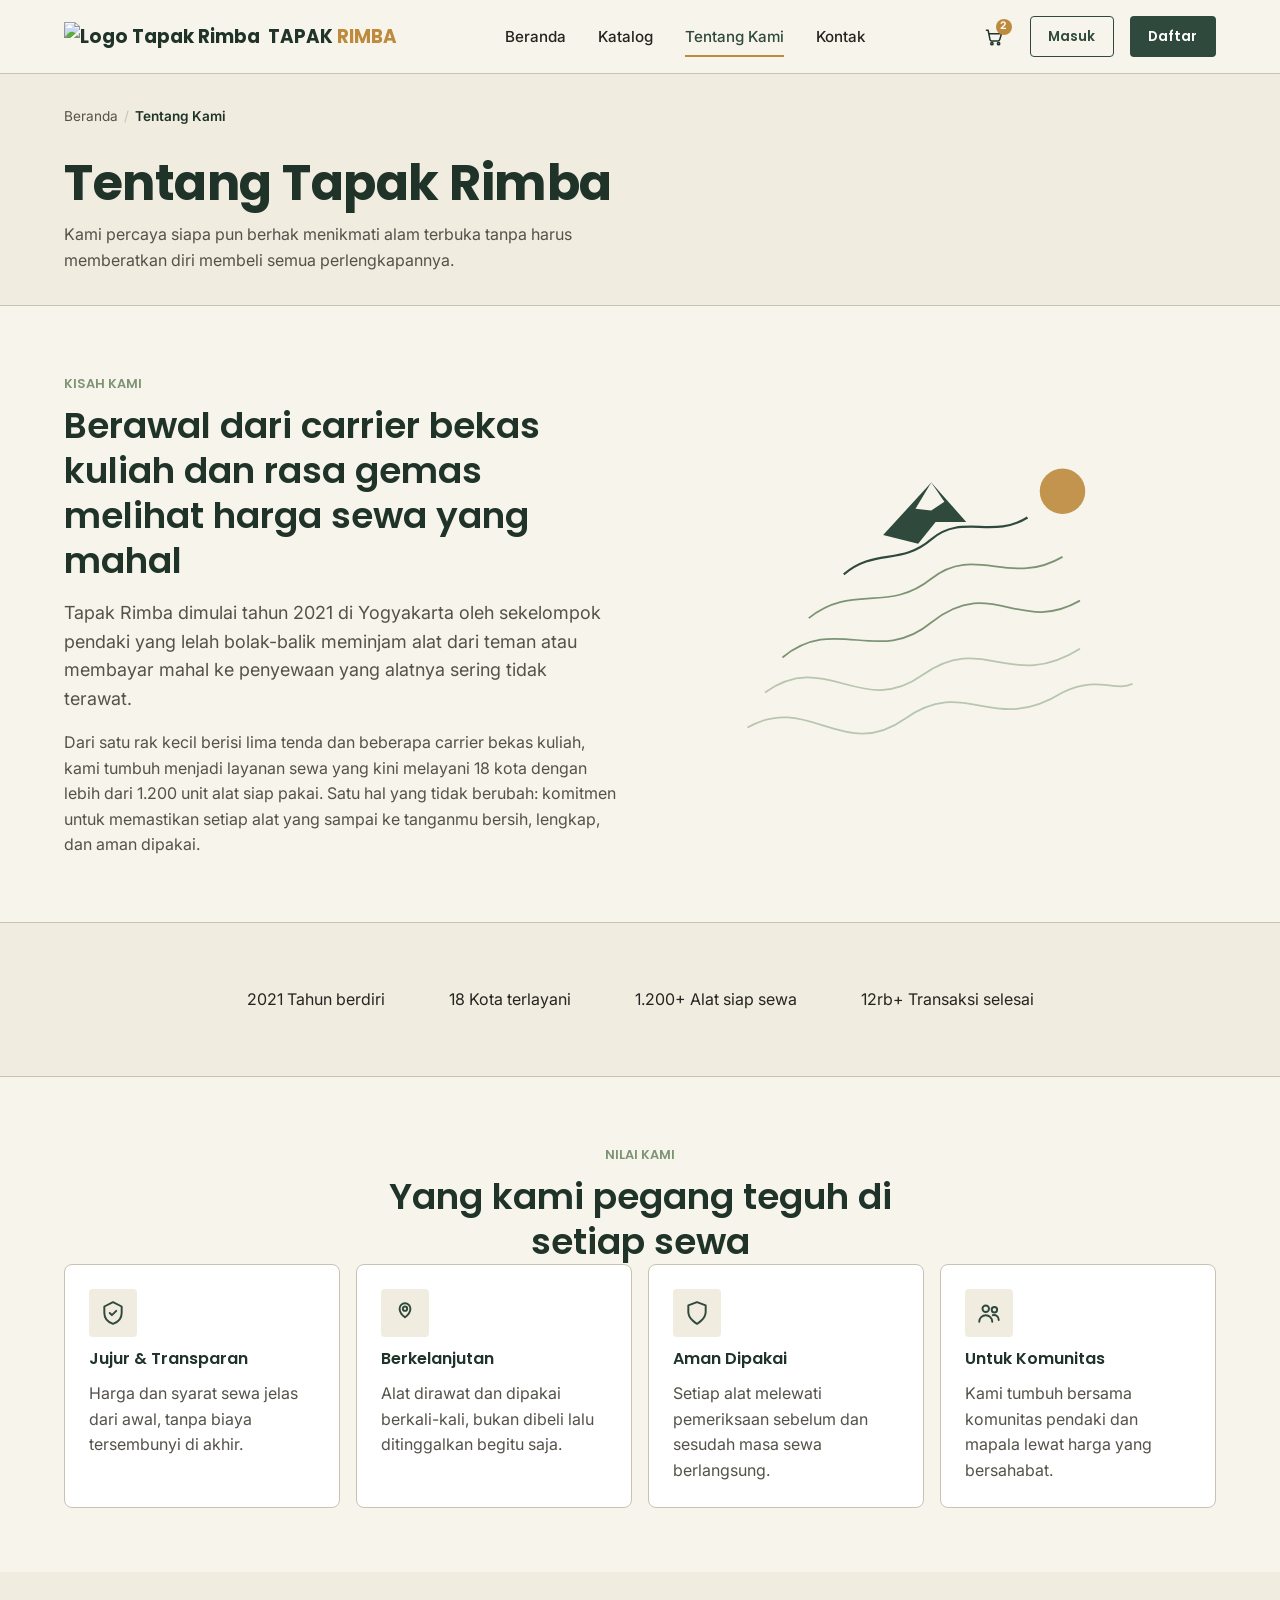
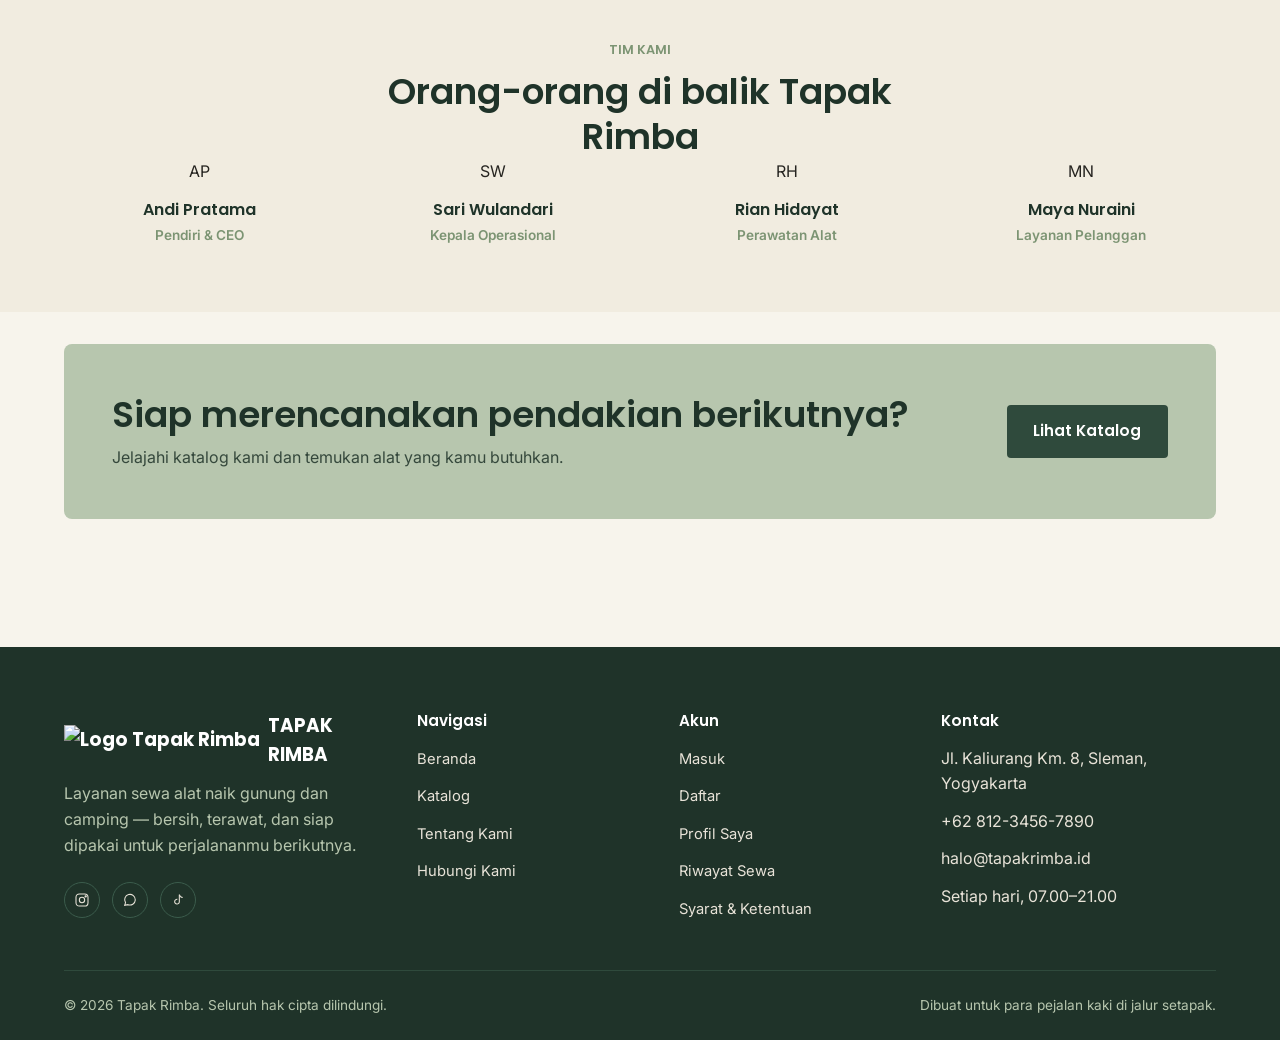
==== about.html @ 62992c44 "Add files via upload" ====
<!DOCTYPE html>
<html lang="id">
<head>
<meta charset="UTF-8">
<meta name="viewport" content="width=device-width, initial-scale=1.0">
<title>Tentang Kami — Tapak Rimba</title>
<meta name="description" content="Kenali Tapak Rimba, penyedia sewa alat naik gunung dan camping yang bersih, terawat, dan mudah diakses.">

<link rel="preconnect" href="https://fonts.googleapis.com">
<link rel="preconnect" href="https://fonts.gstatic.com" crossorigin>
<link href="https://fonts.googleapis.com/css2?family=Inter:wght@400;500;600;700&family=Poppins:wght@600;700&display=swap" rel="stylesheet">

<link rel="stylesheet" href="style.css">
</head>
<body>

<!-- ================= NAVBAR ================= -->
<header class="navbar">
  <div class="container nav-inner">
    <a href="index.html" class="brand">
      <img class="brand-mark" src="assets/logo.png" alt="Logo Tapak Rimba">
      <span class="brand-name">TAPAK <span>RIMBA</span></span>
    </a>

    <nav class="nav-links">
      <a href="index.html">Beranda</a>
      <a href="katalog.html">Katalog</a>
      <a href="about.html" class="active">Tentang Kami</a>
      <a href="contact.html">Kontak</a>
    </nav>

    <div class="nav-actions">
      <a href="keranjang.html" class="icon-btn" aria-label="Keranjang">
        <svg viewBox="0 0 24 24" fill="none" stroke-width="1.8" stroke-linecap="round" stroke-linejoin="round"><path d="M3 4h2l2.2 11.2a2 2 0 0 0 2 1.6h7.6a2 2 0 0 0 2-1.6L21 8H6"/><circle cx="9.5" cy="20" r="1.4"/><circle cx="17.5" cy="20" r="1.4"/></svg>
        <span class="cart-count">2</span>
      </a>
      <a href="login.html" class="btn btn-outline btn-sm">Masuk</a>
      <a href="register.html" class="btn btn-primary btn-sm">Daftar</a>

      <button class="nav-toggle" aria-label="Buka menu" aria-expanded="false">
        <svg viewBox="0 0 24 24" fill="none" stroke-width="1.8" stroke-linecap="round"><path d="M3 6h18M3 12h18M3 18h18"/></svg>
      </button>
    </div>
  </div>
</header>

<!-- ================= PAGE HEADER ================= -->
<section class="page-header">
  <div class="container">
    <div class="breadcrumb">
      <a href="index.html">Beranda</a>
      <span class="sep">/</span>
      <span class="current">Tentang Kami</span>
    </div>
    <h1>Tentang Tapak Rimba</h1>
    <p>Kami percaya siapa pun berhak menikmati alam terbuka tanpa harus memberatkan diri membeli semua perlengkapannya.</p>
  </div>
</section>

<!-- ================= KISAH KAMI ================= -->
<section class="section">
  <div class="container about-story">
    <div>
      <span class="section-eyebrow">KISAH KAMI</span>
      <h2>Berawal dari carrier bekas kuliah dan rasa gemas melihat harga sewa yang mahal</h2>
      <p class="lead mt-4">Tapak Rimba dimulai tahun 2021 di Yogyakarta oleh sekelompok pendaki yang lelah bolak-balik meminjam alat dari teman atau membayar mahal ke penyewaan yang alatnya sering tidak terawat.</p>
      <p class="mt-4">Dari satu rak kecil berisi lima tenda dan beberapa carrier bekas kuliah, kami tumbuh menjadi layanan sewa yang kini melayani 18 kota dengan lebih dari 1.200 unit alat siap pakai. Satu hal yang tidak berubah: komitmen untuk memastikan setiap alat yang sampai ke tanganmu bersih, lengkap, dan aman dipakai.</p>
    </div>
    <div>
      <svg class="topo-art" viewBox="0 0 480 420" fill="none" xmlns="http://www.w3.org/2000/svg">
        <path d="M20 340 C 90 300, 130 380, 200 330 C 270 280, 300 350, 380 300 C 420 280, 440 300, 460 290" stroke="#B7C6AE" stroke-width="2"/>
        <path d="M40 300 C 110 250, 150 330, 220 280 C 290 230, 320 300, 400 250" stroke="#B7C6AE" stroke-width="2"/>
        <path d="M60 260 C 120 210, 170 270, 230 220 C 300 165, 330 235, 400 195" stroke="#7C9473" stroke-width="2"/>
        <path d="M90 215 C 140 175, 180 210, 230 170 C 280 130, 320 180, 380 145" stroke="#7C9473" stroke-width="2"/>
        <path d="M130 165 C 165 135, 195 155, 230 125 C 265 95, 300 125, 340 100" stroke="#2F4A3C" stroke-width="2.5"/>
        <path d="M175 120 L230 60 L270 105 L235 105 L215 130 Z" fill="#2F4A3C"/>
        <path d="M212 90 L230 60 L245 82 L230 92 Z" fill="#F7F4EC"/>
        <circle cx="380" cy="70" r="26" fill="#BE8A3D" opacity="0.9"/>
      </svg>
    </div>
  </div>
</section>

<!-- ================= STATISTIK ================= -->
<section class="section-tight" style="background:var(--cream-100); border-block:1px solid var(--stone-400);">
  <div class="container stats-row">
    <div>
      <span class="stat-num">2021</span>
      <span class="stat-label">Tahun berdiri</span>
    </div>
    <div>
      <span class="stat-num">18</span>
      <span class="stat-label">Kota terlayani</span>
    </div>
    <div>
      <span class="stat-num">1.200+</span>
      <span class="stat-label">Alat siap sewa</span>
    </div>
    <div>
      <span class="stat-num">12rb+</span>
      <span class="stat-label">Transaksi selesai</span>
    </div>
  </div>
</section>

<!-- ================= NILAI-NILAI ================= -->
<section class="section">
  <div class="container">
    <div class="text-center" style="max-width:600px; margin-inline:auto;">
      <span class="section-eyebrow">NILAI KAMI</span>
      <h2>Yang kami pegang teguh di setiap sewa</h2>
    </div>

    <div class="categories-grid mt-7" style="grid-template-columns:repeat(4,1fr);">
      <div class="category-card">
        <div class="category-icon">
          <svg viewBox="0 0 24 24" fill="none" stroke-width="1.8" stroke-linecap="round" stroke-linejoin="round"><path d="M12 2l8 4v6c0 5-3.5 8.5-8 10-4.5-1.5-8-5-8-10V6z"/><path d="M9 12l2 2 4-4"/></svg>
        </div>
        <h4>Jujur &amp; Transparan</h4>
        <p>Harga dan syarat sewa jelas dari awal, tanpa biaya tersembunyi di akhir.</p>
      </div>
      <div class="category-card">
        <div class="category-icon">
          <svg viewBox="0 0 24 24" fill="none" stroke-width="1.8" stroke-linecap="round" stroke-linejoin="round"><path d="M17 8c0 4-5 8-5 8s-5-4-5-8a5 5 0 0 1 10 0z"/><circle cx="12" cy="8" r="2"/></svg>
        </div>
        <h4>Berkelanjutan</h4>
        <p>Alat dirawat dan dipakai berkali-kali, bukan dibeli lalu ditinggalkan begitu saja.</p>
      </div>
      <div class="category-card">
        <div class="category-icon">
          <svg viewBox="0 0 24 24" fill="none" stroke-width="1.8" stroke-linecap="round" stroke-linejoin="round"><path d="M12 22s8-4.5 8-11V5l-8-3-8 3v6c0 6.5 8 11 8 11z"/></svg>
        </div>
        <h4>Aman Dipakai</h4>
        <p>Setiap alat melewati pemeriksaan sebelum dan sesudah masa sewa berlangsung.</p>
      </div>
      <div class="category-card">
        <div class="category-icon">
          <svg viewBox="0 0 24 24" fill="none" stroke-width="1.8" stroke-linecap="round" stroke-linejoin="round"><circle cx="9" cy="8" r="3"/><path d="M3 20c0-3.3 2.7-6 6-6s6 2.7 6 6"/><circle cx="17" cy="9" r="2.5"/><path d="M15.5 14a4.5 4.5 0 0 1 5.5 4.4"/></svg>
        </div>
        <h4>Untuk Komunitas</h4>
        <p>Kami tumbuh bersama komunitas pendaki dan mapala lewat harga yang bersahabat.</p>
      </div>
    </div>
  </div>
</section>

<!-- ================= TIM KAMI ================= -->
<section class="section" style="background:var(--cream-100);">
  <div class="container">
    <div class="text-center" style="max-width:600px; margin-inline:auto;">
      <span class="section-eyebrow">TIM KAMI</span>
      <h2>Orang-orang di balik Tapak Rimba</h2>
    </div>

    <div class="team-grid mt-7">
      <div class="team-card">
        <div class="avatar-lg">AP</div>
        <h4>Andi Pratama</h4>
        <span>Pendiri &amp; CEO</span>
      </div>
      <div class="team-card">
        <div class="avatar-lg">SW</div>
        <h4>Sari Wulandari</h4>
        <span>Kepala Operasional</span>
      </div>
      <div class="team-card">
        <div class="avatar-lg">RH</div>
        <h4>Rian Hidayat</h4>
        <span>Perawatan Alat</span>
      </div>
      <div class="team-card">
        <div class="avatar-lg">MN</div>
        <h4>Maya Nuraini</h4>
        <span>Layanan Pelanggan</span>
      </div>
    </div>
  </div>
</section>

<!-- ================= CTA ================= -->
<section class="container section-tight">
  <div class="cta-banner">
    <div>
      <h2>Siap merencanakan pendakian berikutnya?</h2>
      <p>Jelajahi katalog kami dan temukan alat yang kamu butuhkan.</p>
    </div>
    <a href="katalog.html" class="btn btn-primary">Lihat Katalog</a>
  </div>
</section>

<!-- ================= FOOTER ================= -->
<footer class="site-footer">
  <div class="container">
    <div class="footer-grid">
      <div class="footer-brand">
        <a href="index.html" class="brand">
          <img class="brand-mark" src="assets/logo.png" alt="Logo Tapak Rimba">
          <span class="brand-name">TAPAK RIMBA</span>
        </a>
        <p>Layanan sewa alat naik gunung dan camping — bersih, terawat, dan siap dipakai untuk perjalananmu berikutnya.</p>
        <div class="footer-social">
          <a href="#" aria-label="Instagram"><svg viewBox="0 0 24 24" fill="none" stroke-width="1.6"><rect x="3" y="3" width="18" height="18" rx="5"/><circle cx="12" cy="12" r="4"/><circle cx="17.5" cy="6.5" r="1"/></svg></a>
          <a href="#" aria-label="WhatsApp"><svg viewBox="0 0 24 24" fill="none" stroke-width="1.6"><path d="M4 20l1.3-4A8 8 0 1 1 9 19l-5 1z"/></svg></a>
          <a href="#" aria-label="TikTok"><svg viewBox="0 0 24 24" fill="none" stroke-width="1.6"><path d="M14 4v10.5a3.5 3.5 0 1 1-3-3.46"/><path d="M14 4c.5 2.5 2 4 5 4.3"/></svg></a>
        </div>
      </div>

      <div class="footer-col">
        <h4>Navigasi</h4>
        <ul>
          <li><a href="index.html">Beranda</a></li>
          <li><a href="katalog.html">Katalog</a></li>
          <li><a href="about.html">Tentang Kami</a></li>
          <li><a href="contact.html">Hubungi Kami</a></li>
        </ul>
      </div>

      <div class="footer-col">
        <h4>Akun</h4>
        <ul>
          <li><a href="login.html">Masuk</a></li>
          <li><a href="register.html">Daftar</a></li>
          <li><a href="dashboard.html">Profil Saya</a></li>
          <li><a href="riwayat.html">Riwayat Sewa</a></li>
          <li><a href="syarat.html">Syarat &amp; Ketentuan</a></li>
        </ul>
      </div>

      <div class="footer-col">
        <h4>Kontak</h4>
        <ul>
          <li>Jl. Kaliurang Km. 8, Sleman, Yogyakarta</li>
          <li>+62 812-3456-7890</li>
          <li>halo@tapakrimba.id</li>
          <li>Setiap hari, 07.00–21.00</li>
        </ul>
      </div>
    </div>

    <div class="footer-bottom">
      <span>© <span id="current-year">2026</span> Tapak Rimba. Seluruh hak cipta dilindungi.</span>
      <span>Dibuat untuk para pejalan kaki di jalur setapak.</span>
    </div>
  </div>
</footer>

<script src="main.js"></script>
</body>
</html>
---- style.css ----
/* =========================================================
   TAPAK RIMBA — Sewa Alat Outdoor
   Main Stylesheet (dipakai di seluruh 12 halaman)
   Font: Poppins (heading) + Inter (body) — dimuat via <link> di tiap HTML
   ========================================================= */

/* -------------------- 1. RESET -------------------- */
*, *::before, *::after { box-sizing: border-box; }
html, body, h1, h2, h3, h4, p, ul, ol, li, figure, blockquote { margin: 0; padding: 0; }
ul, ol { list-style: none; }
a { text-decoration: none; color: inherit; }
img, svg { max-width: 100%; display: block; }
button, input, select, textarea { font: inherit; color: inherit; }
button { cursor: pointer; background: none; border: none; }
table { border-collapse: collapse; width: 100%; }

/* -------------------- 2. DESIGN TOKENS -------------------- */
:root {
  /* Warna — earth tones */
  --pine-900: #1F3329;
  --pine-700: #2F4A3C;
  --pine-600: #3B5C4C;
  --sage-500: #7C9473;
  --sage-300: #B7C6AE;
  --cream-50: #F7F4EC;
  --cream-100: #F1ECE0;
  --stone-200: #E8E3D8;
  --stone-400: #C9C2B2;
  --stone-600: #8C8677;
  --ink-900: #262420;
  --ink-600: #55524A;
  --ochre-500: #BE8A3D;
  --ochre-600: #A5752E;
  --white: #FFFFFF;
  --danger: #B23A2E;
  --success: #3E7A4C;
  --warning: #C99A2E;

  /* Tipografi */
  --font-heading: 'Poppins', sans-serif;
  --font-body: 'Inter', sans-serif;

  /* Spasi */
  --space-1: 4px;
  --space-2: 8px;
  --space-3: 12px;
  --space-4: 16px;
  --space-5: 24px;
  --space-6: 32px;
  --space-7: 48px;
  --space-8: 64px;
  --space-9: 96px;

  /* Layout */
  --container-max: 1200px;
  --radius-sm: 4px;
  --radius-md: 8px;
  --shadow-soft: 0 4px 16px rgba(31, 51, 41, 0.08);
  --border-hairline: 1px solid var(--stone-400);
}

/* -------------------- 3. BASE TYPOGRAFI -------------------- */
html { scroll-behavior: smooth; }

body {
  font-family: var(--font-body);
  background: var(--cream-50);
  color: var(--ink-900);
  font-size: 16px;
  line-height: 1.6;
  -webkit-font-smoothing: antialiased;
}

h1, h2, h3, h4 {
  font-family: var(--font-heading);
  color: var(--pine-900);
  line-height: 1.25;
  font-weight: 600;
}

h1 { font-size: clamp(2rem, 1.5rem + 2vw, 3.25rem); font-weight: 700; letter-spacing: -0.01em; }
h2 { font-size: clamp(1.6rem, 1.3rem + 1.2vw, 2.25rem); }
h3 { font-size: 1.25rem; }
h4 { font-size: 1.05rem; }

p { color: var(--ink-600); max-width: 65ch; }
p.lead { font-size: 1.125rem; color: var(--ink-600); }

.section-eyebrow {
  display: inline-block;
  font-family: var(--font-heading);
  font-size: 0.8rem;
  font-weight: 600;
  color: var(--sage-500);
  margin-bottom: var(--space-2);
}

a.link-inline {
  color: var(--pine-700);
  font-weight: 600;
  border-bottom: 1px solid var(--sage-300);
}
a.link-inline:hover { border-color: var(--pine-700); }

:focus-visible {
  outline: 2px solid var(--ochre-500);
  outline-offset: 2px;
}

::selection { background: var(--sage-300); color: var(--pine-900); }

/* -------------------- 4. LAYOUT HELPERS -------------------- */
.container {
  width: 100%;
  max-width: var(--container-max);
  margin-inline: auto;
  padding-inline: var(--space-5);
}

.section { padding-block: var(--space-8); }
.section-tight { padding-block: var(--space-6); }

.flex { display: flex; }
.flex-center { display: flex; align-items: center; justify-content: center; }
.flex-between { display: flex; align-items: center; justify-content: space-between; }
.flex-col { display: flex; flex-direction: column; }
.gap-2 { gap: var(--space-2); }
.gap-3 { gap: var(--space-3); }
.gap-4 { gap: var(--space-4); }
.gap-5 { gap: var(--space-5); }

.grid { display: grid; gap: var(--space-5); }
.grid-2 { grid-template-columns: repeat(2, 1fr); }
.grid-3 { grid-template-columns: repeat(3, 1fr); }
.grid-4 { grid-template-columns: repeat(4, 1fr); }

.text-center { text-align: center; }
.mt-2{margin-top:var(--space-2);} .mt-3{margin-top:var(--space-3);} .mt-4{margin-top:var(--space-4);}
.mt-5{margin-top:var(--space-5);} .mt-6{margin-top:var(--space-6);}
.mb-2{margin-bottom:var(--space-2);} .mb-3{margin-bottom:var(--space-3);} .mb-4{margin-bottom:var(--space-4);}
.mb-5{margin-bottom:var(--space-5);} .mb-6{margin-bottom:var(--space-6);}

.visually-hidden {
  position: absolute; width: 1px; height: 1px; overflow: hidden;
  clip: rect(0 0 0 0); white-space: nowrap;
}

.section-header {
  display: flex;
  align-items: flex-end;
  justify-content: space-between;
  gap: var(--space-5);
  margin-bottom: var(--space-6);
}

/* -------------------- 5. TOMBOL -------------------- */
.btn {
  display: inline-flex;
  align-items: center;
  justify-content: center;
  gap: var(--space-2);
  font-family: var(--font-heading);
  font-weight: 600;
  font-size: 0.95rem;
  padding: 0.85rem 1.6rem;
  border-radius: var(--radius-sm);
  border: 1px solid transparent;
  transition: background 0.15s ease, color 0.15s ease, border-color 0.15s ease, transform 0.1s ease;
  white-space: nowrap;
}
.btn:active { transform: translateY(1px); }

.btn-primary { background: var(--pine-700); color: var(--white); }
.btn-primary:hover { background: var(--pine-900); }

.btn-accent { background: var(--ochre-500); color: var(--white); }
.btn-accent:hover { background: var(--ochre-600); }

.btn-outline { background: transparent; border-color: var(--pine-700); color: var(--pine-700); }
.btn-outline:hover { background: var(--pine-700); color: var(--white); }

.btn-ghost { background: transparent; color: var(--pine-900); }
.btn-ghost:hover { background: var(--stone-200); }

.btn-sm { padding: 0.55rem 1.1rem; font-size: 0.85rem; }
.btn-block { width: 100%; }
.btn[disabled] { opacity: 0.5; cursor: not-allowed; }

/* -------------------- 6. NAVBAR -------------------- */
.navbar {
  position: sticky;
  top: 0;
  z-index: 100;
  background: var(--cream-50);
  border-bottom: 1px solid var(--stone-400);
}

.nav-inner {
  display: flex;
  align-items: center;
  justify-content: space-between;
  padding-block: var(--space-4);
  gap: var(--space-5);
}

.brand {
  display: flex;
  align-items: center;
  gap: var(--space-2);
  font-family: var(--font-heading);
  font-weight: 700;
  font-size: 1.15rem;
  color: var(--pine-900);
}
.brand-mark { height: 30px; width: auto; flex-shrink: 0; display: block; }
.brand-name span { color: var(--ochre-500); }

.nav-links {
  display: flex;
  align-items: center;
  gap: var(--space-6);
  font-weight: 500;
  font-size: 0.95rem;
}
.nav-links a { position: relative; padding-block: 4px; color: var(--ink-900); }
.nav-links a:hover, .nav-links a.active { color: var(--pine-700); }
.nav-links a.active::after {
  content: "";
  position: absolute; left: 0; right: 0; bottom: -4px;
  height: 2px; background: var(--ochre-500);
}

.nav-actions { display: flex; align-items: center; gap: var(--space-4); }

.icon-btn {
  position: relative;
  display: inline-flex;
  align-items: center;
  justify-content: center;
  width: 40px; height: 40px;
  border-radius: var(--radius-sm);
}
.icon-btn:hover { background: var(--stone-200); }
.icon-btn svg { width: 20px; height: 20px; stroke: var(--pine-900); }

.cart-count {
  position: absolute; top: 2px; right: 2px;
  background: var(--ochre-500); color: var(--white);
  font-size: 0.65rem; font-weight: 700;
  width: 16px; height: 16px; border-radius: 50%;
  display: flex; align-items: center; justify-content: center;
}

.user-chip {
  display: flex;
  align-items: center;
  gap: var(--space-2);
  padding: 6px 10px 6px 6px;
  border-radius: 999px;
  border: 1px solid var(--stone-400);
}
.user-chip:hover { border-color: var(--pine-700); }
.user-chip .avatar {
  width: 28px; height: 28px; border-radius: 50%;
  background: var(--sage-300);
  color: var(--pine-900);
  font-family: var(--font-heading); font-weight: 700; font-size: 0.75rem;
  display: flex; align-items: center; justify-content: center;
}
.user-chip span { font-size: 0.88rem; font-weight: 600; color: var(--pine-900); }

.nav-toggle { display: none; }

/* -------------------- 7. FOOTER -------------------- */
.site-footer {
  background: var(--pine-900);
  color: var(--stone-200);
  padding-block: var(--space-8) var(--space-5);
  margin-top: var(--space-9);
}

.footer-grid {
  display: grid;
  grid-template-columns: 1.4fr 1fr 1fr 1.2fr;
  gap: var(--space-6);
  padding-bottom: var(--space-7);
}

.footer-brand .brand { color: var(--white); }
.footer-brand p { color: var(--sage-300); margin-top: var(--space-3); max-width: 32ch; }

.footer-col h4 { color: var(--white); font-size: 0.95rem; margin-bottom: var(--space-4); }
.footer-col ul { display: flex; flex-direction: column; gap: var(--space-3); }
.footer-col a { color: var(--stone-200); font-size: 0.92rem; }
.footer-col a:hover { color: var(--ochre-500); }

.footer-social { display: flex; gap: var(--space-3); margin-top: var(--space-5); }
.footer-social a {
  width: 36px; height: 36px; border-radius: 50%;
  border: 1px solid var(--pine-600);
  display: flex; align-items: center; justify-content: center;
}
.footer-social svg { width: 16px; height: 16px; stroke: var(--stone-200); }
.footer-social a:hover { background: var(--pine-700); }

.footer-bottom {
  border-top: 1px solid var(--pine-700);
  padding-top: var(--space-5);
  display: flex;
  justify-content: space-between;
  align-items: center;
  font-size: 0.85rem;
  color: var(--sage-300);
  flex-wrap: wrap;
  gap: var(--space-3);
}

/* -------------------- 8. KARTU (produk / kategori) -------------------- */
.card {
  background: var(--white);
  border: 1px solid var(--stone-400);
  border-radius: var(--radius-md);
  overflow: hidden;
  transition: border-color 0.15s ease, transform 0.15s ease;
}

.product-card { display: flex; flex-direction: column; }
.product-card:hover { border-color: var(--pine-700); transform: translateY(-3px); }

.product-thumb {
  aspect-ratio: 4 / 3;
  background: var(--cream-100);
  display: flex;
  align-items: center;
  justify-content: center;
  position: relative;
  border-bottom: 1px solid var(--stone-400);
}
.product-thumb svg { width: 46%; height: 46%; stroke: var(--pine-700); }

.product-tag {
  position: absolute;
  top: var(--space-3); left: var(--space-3);
  background: var(--pine-900);
  color: var(--white);
  font-size: 0.7rem;
  font-weight: 600;
  font-family: var(--font-heading);
  padding: 3px 10px;
  border-radius: 2px;
}
.product-tag.tag-baru { background: var(--ochre-500); }
.product-tag.tag-habis { background: var(--stone-600); }

.product-body { padding: var(--space-4); display: flex; flex-direction: column; gap: var(--space-2); flex: 1; }
.product-category { font-size: 0.78rem; color: var(--sage-500); font-weight: 600; }
.product-title { font-size: 1.02rem; font-weight: 600; color: var(--pine-900); font-family: var(--font-heading); }

.product-meta { display: flex; align-items: center; gap: 4px; font-size: 0.85rem; color: var(--ink-600); }
.product-meta svg { width: 14px; height: 14px; stroke: var(--ochre-500); }

.product-footer {
  display: flex;
  align-items: center;
  justify-content: space-between;
  margin-top: auto;
  padding-top: var(--space-3);
  border-top: 1px dashed var(--stone-400);
}
.product-price { font-family: var(--font-heading); font-weight: 700; color: var(--pine-900); }
.product-price small { font-family: var(--font-body); font-weight: 400; color: var(--ink-600); font-size: 0.75rem; }

.category-card {
  background: var(--white);
  border: 1px solid var(--stone-400);
  border-radius: var(--radius-md);
  padding: var(--space-5);
  display: flex;
  flex-direction: column;
  align-items: flex-start;
  gap: var(--space-3);
  transition: border-color 0.15s ease, transform 0.15s ease;
}
.category-card:hover { border-color: var(--sage-500); transform: translateY(-3px); }
.category-icon {
  width: 48px; height: 48px;
  border-radius: var(--radius-sm);
  background: var(--cream-100);
  display: flex; align-items: center; justify-content: center;
}
.category-icon svg { width: 26px; height: 26px; stroke: var(--pine-700); }
.category-card h4 { font-size: 1rem; }
.category-card span { font-size: 0.85rem; color: var(--ink-600); }

/* -------------------- 9. BADGE / STATUS -------------------- */
.badge {
  display: inline-flex;
  align-items: center;
  gap: 6px;
  font-size: 0.78rem;
  font-weight: 600;
  padding: 4px 12px;
  border-radius: 999px;
}
.badge::before { content: ""; width: 6px; height: 6px; border-radius: 50%; background: currentColor; }

.badge-aktif    { background: #E7F1E9; color: var(--success); }
.badge-pending  { background: #FBF1DD; color: var(--warning); }
.badge-selesai  { background: #E7ECE8; color: var(--ink-600); }
.badge-terlambat{ background: #F7E4E1; color: var(--danger); }

/* -------------------- 10. FORM -------------------- */
.form-group { margin-bottom: var(--space-4); }
.form-group label {
  display: block;
  font-size: 0.88rem;
  font-weight: 600;
  color: var(--pine-900);
  margin-bottom: var(--space-2);
}
.form-control {
  width: 100%;
  padding: 0.75rem 1rem;
  border: 1px solid var(--stone-400);
  border-radius: var(--radius-sm);
  background: var(--white);
  font-size: 0.95rem;
  transition: border-color 0.15s ease;
}
.form-control:focus { border-color: var(--pine-700); outline: none; }
.form-hint { font-size: 0.8rem; color: var(--stone-600); margin-top: 4px; }
.form-error { font-size: 0.8rem; color: var(--danger); margin-top: 4px; }

.form-check { display: flex; align-items: center; gap: var(--space-2); font-size: 0.9rem; }
.form-check input { width: 16px; height: 16px; accent-color: var(--pine-700); }

.auth-card {
  max-width: 440px;
  margin-inline: auto;
  background: var(--white);
  border: 1px solid var(--stone-400);
  border-radius: var(--radius-md);
  padding: var(--space-7) var(--space-6);
}

/* -------------------- 11. TABEL -------------------- */
.table-wrap { overflow-x: auto; border: 1px solid var(--stone-400); border-radius: var(--radius-md); }
.table th, .table td {
  text-align: left;
  padding: var(--space-3) var(--space-4);
  border-bottom: 1px solid var(--stone-200);
  font-size: 0.9rem;
  white-space: nowrap;
}
.table th { background: var(--cream-100); color: var(--pine-900); font-family: var(--font-heading); font-weight: 600; }
.table tr:last-child td { border-bottom: none; }

/* -------------------- 12. ALERT / BREADCRUMB -------------------- */
.alert { padding: var(--space-4); border-radius: var(--radius-sm); font-size: 0.9rem; border: 1px solid transparent; }
.alert-success { background: #E7F1E9; color: var(--success); border-color: #BFDCC5; }
.alert-error { background: #F7E4E1; color: var(--danger); border-color: #EABDB6; }
.alert-info { background: var(--cream-100); color: var(--ink-900); border-color: var(--stone-400); }

.breadcrumb { display: flex; align-items: center; gap: 6px; font-size: 0.85rem; color: var(--ink-600); margin-bottom: var(--space-5); }
.breadcrumb a { color: var(--ink-600); }
.breadcrumb a:hover { color: var(--pine-700); }
.breadcrumb .sep { color: var(--stone-400); }
.breadcrumb .current { color: var(--pine-900); font-weight: 600; }

/* -------------------- 13. HERO (Beranda) -------------------- */
.hero {
  position: relative;
  background: var(--cream-100);
  overflow: hidden;
  border-bottom: 1px solid var(--stone-400);
}
.hero-inner {
  display: grid;
  grid-template-columns: 1fr 1fr;
  align-items: center;
  gap: var(--space-7);
  padding-block: var(--space-9);
}
.hero-content .section-eyebrow { display: flex; align-items: center; gap: 8px; }
.hero-content p.lead { margin-block: var(--space-4) var(--space-6); }
.hero-actions { display: flex; gap: var(--space-4); flex-wrap: wrap; }

.hero-stats {
  display: flex;
  gap: var(--space-7);
  margin-top: var(--space-7);
  padding-top: var(--space-6);
  border-top: 1px solid var(--stone-400);
}
.hero-stats .stat-num {
  font-family: var(--font-heading);
  font-weight: 700;
  font-size: 1.6rem;
  color: var(--pine-900);
  display: block;
}
.hero-stats .stat-label { font-size: 0.82rem; color: var(--ink-600); }

.hero-visual { position: relative; display: flex; align-items: center; justify-content: center; }
.hero-visual .topo-art { width: 100%; height: auto; }

.hero-price-tag {
  position: absolute;
  bottom: 8%; left: 0;
  background: var(--white);
  border: 1px solid var(--stone-400);
  border-radius: var(--radius-md);
  box-shadow: var(--shadow-soft);
  padding: var(--space-3) var(--space-4);
  display: flex;
  align-items: center;
  gap: var(--space-3);
}
.hero-price-tag .dot { width: 40px; height: 40px; border-radius: 50%; background: var(--sage-300); display:flex; align-items:center; justify-content:center; }
.hero-price-tag .dot svg { width: 20px; height: 20px; stroke: var(--pine-900); }
.hero-price-tag strong { display: block; font-family: var(--font-heading); color: var(--pine-900); font-size: 1rem; }
.hero-price-tag span { font-size: 0.78rem; color: var(--ink-600); }

/* -------------------- 14. KATEGORI & PRODUK (Beranda) -------------------- */
.categories-grid { display: grid; grid-template-columns: repeat(5, 1fr); gap: var(--space-4); }
.products-grid { display: grid; grid-template-columns: repeat(4, 1fr); gap: var(--space-5); }

/* -------------------- 15. KENAPA PILIH KAMI -------------------- */
.why-section { background: var(--pine-900); color: var(--stone-200); }
.why-section h2 { color: var(--white); }
.why-section .section-eyebrow { color: var(--sage-300); }
.why-grid { display: grid; grid-template-columns: repeat(3, 1fr); gap: var(--space-6); margin-top: var(--space-7); }
.why-item { border-top: 2px solid var(--pine-600); padding-top: var(--space-4); }
.why-item .why-icon { width: 40px; height: 40px; margin-bottom: var(--space-4); }
.why-item .why-icon svg { width: 100%; height: 100%; stroke: var(--ochre-500); }
.why-item h3 { color: var(--white); font-size: 1.05rem; margin-bottom: var(--space-2); }
.why-item p { color: var(--sage-300); font-size: 0.92rem; }

/* -------------------- 16. TESTIMONI -------------------- */
.testimonial-grid { display: grid; grid-template-columns: repeat(3, 1fr); gap: var(--space-5); }
.testimonial-card {
  background: var(--white);
  border: 1px solid var(--stone-400);
  border-radius: var(--radius-md);
  padding: var(--space-5);
}
.testimonial-stars { color: var(--ochre-500); font-size: 0.9rem; margin-bottom: var(--space-3); letter-spacing: 2px; }
.testimonial-card p { font-size: 0.94rem; color: var(--ink-900); }
.testimonial-person { display: flex; align-items: center; gap: var(--space-3); margin-top: var(--space-4); }
.testimonial-avatar {
  width: 40px; height: 40px; border-radius: 50%;
  background: var(--sage-300);
  display: flex; align-items: center; justify-content: center;
  font-family: var(--font-heading); font-weight: 700; color: var(--pine-900);
}
.testimonial-person strong { display: block; font-size: 0.9rem; color: var(--pine-900); }
.testimonial-person span { font-size: 0.8rem; color: var(--ink-600); }

/* -------------------- 17. CTA BANNER -------------------- */
.cta-banner {
  background: var(--sage-300);
  border-radius: var(--radius-md);
  padding: var(--space-7);
  display: flex;
  align-items: center;
  justify-content: space-between;
  gap: var(--space-6);
  flex-wrap: wrap;
}
.cta-banner h2 { color: var(--pine-900); margin-bottom: var(--space-2); }
.cta-banner p { color: var(--pine-900); opacity: 0.85; }

/* -------------------- 18. PAGE HEADER (halaman dalam) -------------------- */
.page-header {
  background: var(--cream-100);
  border-bottom: 1px solid var(--stone-400);
  padding-block: var(--space-6);
}
.page-header h1 { margin-bottom: var(--space-2); }
.page-header p { max-width: 60ch; }

/* -------------------- 19. KATALOG: LAYOUT & FILTER -------------------- */
.catalog-layout {
  display: grid;
  grid-template-columns: 260px 1fr;
  gap: var(--space-6);
  align-items: start;
}

.filter-panel {
  background: var(--white);
  border: 1px solid var(--stone-400);
  border-radius: var(--radius-md);
  padding: var(--space-5);
  position: sticky;
  top: 92px;
}
.filter-panel .filter-title {
  display: flex;
  align-items: center;
  justify-content: space-between;
  margin-bottom: var(--space-4);
}
.filter-panel .filter-title h3 { font-size: 1rem; }
.filter-panel .filter-title button { font-size: 0.82rem; color: var(--sage-500); font-weight: 600; }

.filter-group { padding-block: var(--space-4); border-top: 1px solid var(--stone-200); }
.filter-group:first-of-type { border-top: none; padding-top: 0; }
.filter-group h4 { font-size: 0.88rem; margin-bottom: var(--space-3); }
.filter-group .form-check { margin-bottom: var(--space-2); }
.filter-group .form-check span { color: var(--ink-600); }
.filter-group .form-check small { color: var(--stone-600); }

.price-range { display: flex; align-items: center; gap: var(--space-2); }
.price-range input { width: 100%; }
.price-range span { color: var(--stone-600); font-size: 0.85rem; }

.search-bar {
  position: relative;
  display: flex;
  align-items: center;
}
.search-bar svg {
  position: absolute; left: 14px;
  width: 18px; height: 18px; stroke: var(--stone-600);
}
.search-bar input { padding-left: 42px; }

/* Toolbar hasil + sortir */
.catalog-toolbar {
  display: flex;
  align-items: center;
  justify-content: space-between;
  gap: var(--space-4);
  margin-bottom: var(--space-5);
  flex-wrap: wrap;
}
.catalog-toolbar .result-count { font-size: 0.92rem; color: var(--ink-600); }
.catalog-toolbar .result-count strong { color: var(--pine-900); }
.sort-control { display: flex; align-items: center; gap: var(--space-2); font-size: 0.88rem; }
.sort-control select { width: auto; padding: 0.6rem 2rem 0.6rem 0.9rem; }

.active-filters { display: flex; flex-wrap: wrap; gap: var(--space-2); margin-bottom: var(--space-5); }
.filter-chip {
  display: inline-flex; align-items: center; gap: 6px;
  background: var(--cream-100);
  border: 1px solid var(--stone-400);
  border-radius: 999px;
  padding: 4px 12px;
  font-size: 0.8rem;
  color: var(--pine-900);
}
.filter-chip button { color: var(--stone-600); font-weight: 700; }

.products-grid--catalog { grid-template-columns: repeat(3, 1fr); }

/* -------------------- 20. PAGINATION -------------------- */
.pagination {
  display: flex;
  align-items: center;
  justify-content: center;
  gap: var(--space-2);
  margin-top: var(--space-7);
}
.pagination a, .pagination span {
  min-width: 38px; height: 38px;
  display: flex; align-items: center; justify-content: center;
  border-radius: var(--radius-sm);
  border: 1px solid var(--stone-400);
  font-size: 0.88rem;
  font-weight: 600;
  color: var(--ink-900);
}
.pagination a:hover { border-color: var(--pine-700); color: var(--pine-700); }
.pagination .current { background: var(--pine-700); border-color: var(--pine-700); color: var(--white); }
.pagination .dots { border: none; }

/* -------------------- 21. EMPTY STATE -------------------- */
.empty-state {
  text-align: center;
  padding: var(--space-8) var(--space-5);
  border: 1px dashed var(--stone-400);
  border-radius: var(--radius-md);
  background: var(--white);
}
.empty-state svg { width: 56px; height: 56px; stroke: var(--stone-400); margin-inline: auto; margin-bottom: var(--space-4); }
.empty-state h3 { margin-bottom: var(--space-2); }
.empty-state p { margin-inline: auto; margin-bottom: var(--space-5); }

/* -------------------- 22. DETAIL PRODUK -------------------- */
.product-detail-grid {
  display: grid;
  grid-template-columns: 1fr 1fr;
  gap: var(--space-7);
  align-items: start;
}

.gallery-main {
  aspect-ratio: 4 / 3;
  background: var(--cream-100);
  border: 1px solid var(--stone-400);
  border-radius: var(--radius-md);
  display: flex; align-items: center; justify-content: center;
  position: relative;
}
.gallery-main svg { width: 42%; height: 42%; stroke: var(--pine-700); }

.gallery-thumbs { display: grid; grid-template-columns: repeat(4, 1fr); gap: var(--space-3); margin-top: var(--space-3); }
.gallery-thumb {
  aspect-ratio: 1;
  background: var(--cream-100);
  border: 1px solid var(--stone-400);
  border-radius: var(--radius-sm);
  display: flex; align-items: center; justify-content: center;
  transition: border-color 0.15s ease;
}
.gallery-thumb:hover, .gallery-thumb.active { border-color: var(--pine-700); }
.gallery-thumb svg { width: 50%; height: 50%; stroke: var(--pine-700); }

.product-info-panel .product-category { font-size: 0.85rem; }
.product-info-panel h1 { margin-block: var(--space-2) var(--space-3); }

.rating-summary-inline { display: flex; align-items: center; gap: var(--space-2); font-size: 0.9rem; color: var(--ink-600); margin-bottom: var(--space-5); }
.rating-summary-inline .stars { color: var(--ochre-500); letter-spacing: 1px; }
.rating-summary-inline a { color: var(--pine-700); font-weight: 600; }

.price-block {
  display: flex;
  align-items: baseline;
  gap: 6px;
  padding-block: var(--space-4);
  border-top: 1px solid var(--stone-400);
  border-bottom: 1px solid var(--stone-400);
  margin-bottom: var(--space-5);
}
.price-block .amount { font-family: var(--font-heading); font-weight: 700; font-size: 1.8rem; color: var(--pine-900); }
.price-block .unit { color: var(--ink-600); font-size: 0.9rem; }

.rental-dates { display: grid; grid-template-columns: 1fr 1fr; gap: var(--space-3); margin-bottom: var(--space-4); }

.qty-stepper {
  display: inline-flex;
  align-items: center;
  border: 1px solid var(--stone-400);
  border-radius: var(--radius-sm);
  overflow: hidden;
}
.qty-stepper button {
  width: 40px; height: 42px;
  font-size: 1.1rem;
  font-weight: 600;
  color: var(--pine-900);
}
.qty-stepper button:hover { background: var(--stone-200); }
.qty-stepper input {
  width: 48px; height: 42px;
  text-align: center;
  border: none;
  border-inline: 1px solid var(--stone-400);
  font-weight: 600;
}

.detail-actions { display: flex; gap: var(--space-3); margin-top: var(--space-5); flex-wrap: wrap; }
.detail-actions .btn { flex: 1; min-width: 180px; }

.trust-row { display: flex; flex-direction: column; gap: var(--space-3); margin-top: var(--space-6); padding-top: var(--space-5); border-top: 1px dashed var(--stone-400); }
.trust-item { display: flex; align-items: center; gap: var(--space-3); font-size: 0.88rem; color: var(--ink-600); }
.trust-item svg { width: 20px; height: 20px; stroke: var(--sage-500); flex-shrink: 0; }

/* Tabs */
.tab-buttons { display: flex; gap: var(--space-6); border-bottom: 1px solid var(--stone-400); margin-bottom: var(--space-6); }
.tab-btn {
  padding-block: var(--space-3);
  font-family: var(--font-heading);
  font-weight: 600;
  font-size: 0.95rem;
  color: var(--ink-600);
  border-bottom: 2px solid transparent;
  margin-bottom: -1px;
}
.tab-btn.active { color: var(--pine-900); border-color: var(--ochre-500); }
.tab-panel[hidden] { display: none; }
.spec-list { display: grid; grid-template-columns: 1fr 1fr; gap: var(--space-3) var(--space-6); }
.spec-list dt { font-size: 0.85rem; color: var(--stone-600); }
.spec-list dd { font-weight: 600; color: var(--pine-900); margin-bottom: var(--space-3); }

/* Ulasan */
.review-summary { display: flex; align-items: center; gap: var(--space-7); padding: var(--space-6); background: var(--cream-100); border-radius: var(--radius-md); margin-bottom: var(--space-6); }
.review-summary .big-score { font-family: var(--font-heading); font-weight: 700; font-size: 2.6rem; color: var(--pine-900); text-align: center; }
.review-summary .big-score .stars { display: block; color: var(--ochre-500); font-size: 1rem; margin-top: 4px; }
.review-summary .big-score span.total { display: block; font-family: var(--font-body); font-weight: 400; font-size: 0.8rem; color: var(--ink-600); margin-top: 4px; }

.rating-bars { flex: 1; display: flex; flex-direction: column; gap: 6px; }
.rating-bar-row { display: flex; align-items: center; gap: var(--space-3); font-size: 0.8rem; color: var(--ink-600); }
.rating-bar-row .bar-track { flex: 1; height: 6px; background: var(--stone-200); border-radius: 4px; overflow: hidden; }
.rating-bar-row .bar-fill { height: 100%; background: var(--ochre-500); }

.review-item { padding-block: var(--space-5); border-top: 1px solid var(--stone-200); }
.review-item:first-child { border-top: none; padding-top: 0; }
.review-head { display: flex; align-items: center; gap: var(--space-3); margin-bottom: var(--space-2); }
.review-head strong { color: var(--pine-900); font-size: 0.92rem; }
.review-date { font-size: 0.78rem; color: var(--stone-600); margin-left: auto; }
.review-item .stars { color: var(--ochre-500); font-size: 0.85rem; display: block; margin-bottom: var(--space-2); }

/* -------------------- 23. KERANJANG -------------------- */
.cart-layout {
  display: grid;
  grid-template-columns: 1fr 360px;
  gap: var(--space-6);
  align-items: start;
}

.cart-list {
  background: var(--white);
  border: 1px solid var(--stone-400);
  border-radius: var(--radius-md);
  overflow: hidden;
}

.cart-item {
  display: flex;
  align-items: center;
  gap: var(--space-4);
  padding: var(--space-5);
  border-bottom: 1px solid var(--stone-200);
}
.cart-item:last-child { border-bottom: none; }

.cart-item-thumb {
  width: 84px; height: 84px;
  flex-shrink: 0;
  background: var(--cream-100);
  border: 1px solid var(--stone-400);
  border-radius: var(--radius-sm);
  display: flex; align-items: center; justify-content: center;
}
.cart-item-thumb svg { width: 46%; height: 46%; stroke: var(--pine-700); }

.cart-item-info { flex: 1; min-width: 0; }
.cart-item-info .product-category { font-size: 0.78rem; }
.cart-item-info h3 { font-size: 1rem; margin-block: 2px 6px; }
.cart-item-dates { font-size: 0.85rem; color: var(--ink-600); display: flex; align-items: center; gap: 6px; }
.cart-item-dates svg { width: 14px; height: 14px; stroke: var(--sage-500); }

.cart-item-controls {
  display: flex;
  flex-direction: column;
  align-items: flex-end;
  gap: var(--space-3);
  flex-shrink: 0;
}
.cart-item-price { font-family: var(--font-heading); font-weight: 700; color: var(--pine-900); }
.cart-item-price small { font-family: var(--font-body); font-weight: 400; color: var(--ink-600); font-size: 0.75rem; }
.cart-item-remove { font-size: 0.8rem; color: var(--danger); font-weight: 600; display: flex; align-items: center; gap: 4px; }
.cart-item-remove svg { width: 14px; height: 14px; stroke: var(--danger); }

.order-summary {
  background: var(--white);
  border: 1px solid var(--stone-400);
  border-radius: var(--radius-md);
  padding: var(--space-5);
  position: sticky;
  top: 92px;
}
.order-summary h3 { margin-bottom: var(--space-4); }
.summary-row { display: flex; justify-content: space-between; font-size: 0.92rem; color: var(--ink-600); padding-block: var(--space-2); }
.summary-row.total {
  border-top: 1px solid var(--stone-400);
  margin-top: var(--space-3);
  padding-top: var(--space-4);
  font-family: var(--font-heading);
  font-weight: 700;
  font-size: 1.1rem;
  color: var(--pine-900);
}
.promo-form { display: flex; gap: var(--space-2); margin-block: var(--space-4); }
.promo-form input { flex: 1; }

.continue-shopping { display: inline-flex; align-items: center; gap: 6px; font-size: 0.9rem; font-weight: 600; color: var(--pine-700); margin-top: var(--space-5); }
.continue-shopping svg { width: 16px; height: 16px; stroke: var(--pine-700); }

/* -------------------- 24. CHECKOUT -------------------- */
.checkout-card {
  background: var(--white);
  border: 1px solid var(--stone-400);
  border-radius: var(--radius-md);
  padding: var(--space-5);
  margin-bottom: var(--space-5);
}
.checkout-card h3 { margin-bottom: var(--space-4); display: flex; align-items: center; gap: var(--space-2); }
.checkout-card h3 .step-num {
  width: 24px; height: 24px; border-radius: 50%;
  background: var(--pine-700); color: var(--white);
  font-size: 0.78rem; font-family: var(--font-body); font-weight: 700;
  display: flex; align-items: center; justify-content: center;
}

.form-row { display: grid; grid-template-columns: 1fr 1fr; gap: var(--space-4); }

.option-cards { display: grid; grid-template-columns: repeat(2, 1fr); gap: var(--space-3); }
.option-card {
  display: flex;
  align-items: center;
  gap: var(--space-3);
  border: 1px solid var(--stone-400);
  border-radius: var(--radius-sm);
  padding: var(--space-4);
  cursor: pointer;
  transition: border-color 0.15s ease, background 0.15s ease;
}
.option-card:has(input:checked) { border-color: var(--pine-700); background: var(--cream-100); }
.option-card input { width: 16px; height: 16px; accent-color: var(--pine-700); flex-shrink: 0; }
.option-card .option-icon svg { width: 22px; height: 22px; stroke: var(--pine-700); }
.option-card strong { display: block; font-size: 0.92rem; color: var(--pine-900); }
.option-card span { font-size: 0.8rem; color: var(--ink-600); }

.delivery-address { margin-top: var(--space-4); }

.summary-items { display: flex; flex-direction: column; gap: var(--space-3); padding-bottom: var(--space-4); margin-bottom: var(--space-4); border-bottom: 1px solid var(--stone-400); }
.summary-item-row { display: flex; justify-content: space-between; gap: var(--space-3); font-size: 0.88rem; }
.summary-item-row .item-name { color: var(--ink-900); }
.summary-item-row .item-name small { display: block; color: var(--stone-600); font-size: 0.76rem; }
.summary-item-row .item-price { color: var(--ink-600); white-space: nowrap; }

/* -------------------- 25. AUTENTIKASI (Login/Register) -------------------- */
.auth-section {
  background: var(--cream-100);
  padding-block: var(--space-9);
}

.auth-header { text-align: center; margin-bottom: var(--space-6); }
.auth-header .auth-icon {
  width: 52px; height: 52px;
  background: var(--pine-900);
  border-radius: var(--radius-md);
  display: flex; align-items: center; justify-content: center;
  margin-inline: auto;
  margin-bottom: var(--space-4);
}
.auth-header .auth-icon svg { width: 26px; height: 26px; stroke: var(--cream-50); }
.auth-header p { margin-inline: auto; }

.password-field { position: relative; }
.password-field input { padding-right: 44px; }
.password-toggle {
  position: absolute; right: 4px; top: 4px; bottom: 4px;
  width: 38px;
  display: flex; align-items: center; justify-content: center;
  color: var(--stone-600);
}
.password-toggle svg { width: 18px; height: 18px; stroke: currentColor; }

.form-row-between { display: flex; align-items: center; justify-content: space-between; margin-bottom: var(--space-5); font-size: 0.88rem; }
.form-row-between a { color: var(--pine-700); font-weight: 600; }

.auth-divider { display: flex; align-items: center; gap: var(--space-3); margin-block: var(--space-5); font-size: 0.8rem; color: var(--stone-600); }
.auth-divider::before, .auth-divider::after { content: ""; flex: 1; height: 1px; background: var(--stone-400); }

.btn-social {
  display: flex; align-items: center; justify-content: center; gap: var(--space-3);
  border: 1px solid var(--stone-400);
  border-radius: var(--radius-sm);
  padding: 0.75rem;
  font-weight: 600;
  font-size: 0.92rem;
  width: 100%;
}
.btn-social:hover { background: var(--stone-200); }
.btn-social svg { width: 18px; height: 18px; }

.auth-footer-link { text-align: center; margin-top: var(--space-6); font-size: 0.92rem; color: var(--ink-600); }
.auth-footer-link a { color: var(--pine-700); font-weight: 600; }

.auth-terms { font-size: 0.82rem; color: var(--ink-600); }
.auth-terms a { color: var(--pine-700); font-weight: 600; }

/* -------------------- 26. DASHBOARD AKUN -------------------- */
.dashboard-layout {
  display: grid;
  grid-template-columns: 240px 1fr;
  gap: var(--space-6);
  align-items: start;
}

.dashboard-nav {
  background: var(--white);
  border: 1px solid var(--stone-400);
  border-radius: var(--radius-md);
  padding: var(--space-3);
  position: sticky;
  top: 92px;
}
.dashboard-nav a {
  display: flex;
  align-items: center;
  gap: var(--space-3);
  padding: 0.7rem 0.9rem;
  border-radius: var(--radius-sm);
  font-size: 0.92rem;
  font-weight: 500;
  color: var(--ink-600);
}
.dashboard-nav a svg { width: 18px; height: 18px; stroke: currentColor; flex-shrink: 0; }
.dashboard-nav a:hover { background: var(--stone-200); }
.dashboard-nav a.active { background: var(--pine-900); color: var(--white); }
.dashboard-nav .nav-divider { height: 1px; background: var(--stone-200); margin-block: var(--space-3); }
.dashboard-nav a.logout { color: var(--danger); }
.dashboard-nav a.logout:hover { background: #F7E4E1; }

.profile-header {
  display: flex;
  align-items: center;
  gap: var(--space-5);
  background: var(--white);
  border: 1px solid var(--stone-400);
  border-radius: var(--radius-md);
  padding: var(--space-6);
  margin-bottom: var(--space-6);
}
.profile-header .avatar-lg {
  width: 72px; height: 72px; border-radius: 50%;
  background: var(--sage-300);
  color: var(--pine-900);
  font-family: var(--font-heading); font-weight: 700; font-size: 1.4rem;
  display: flex; align-items: center; justify-content: center;
  flex-shrink: 0;
}
.profile-header h2 { margin-bottom: 4px; }
.profile-header-meta { display: flex; flex-wrap: wrap; gap: var(--space-4); font-size: 0.86rem; color: var(--ink-600); margin-top: 6px; }
.profile-header-meta span { display: flex; align-items: center; gap: 6px; }
.profile-header-meta svg { width: 15px; height: 15px; stroke: var(--sage-500); }
.profile-header .btn { margin-left: auto; flex-shrink: 0; }

.stat-cards { display: grid; grid-template-columns: repeat(3, 1fr); gap: var(--space-4); margin-bottom: var(--space-6); }
.stat-card {
  background: var(--white);
  border: 1px solid var(--stone-400);
  border-radius: var(--radius-md);
  padding: var(--space-5);
  display: flex;
  align-items: center;
  gap: var(--space-4);
}
.stat-card .stat-icon {
  width: 44px; height: 44px;
  border-radius: var(--radius-sm);
  background: var(--cream-100);
  display: flex; align-items: center; justify-content: center;
  flex-shrink: 0;
}
.stat-card .stat-icon svg { width: 22px; height: 22px; stroke: var(--ochre-500); }
.stat-card strong { display: block; font-family: var(--font-heading); font-size: 1.3rem; color: var(--pine-900); }
.stat-card span { font-size: 0.82rem; color: var(--ink-600); }

/* -------------------- 27. RIWAYAT SEWA -------------------- */
.status-tabs { display: flex; gap: var(--space-3); margin-bottom: var(--space-6); flex-wrap: wrap; }
.status-tab {
  padding: 0.55rem 1.15rem;
  border-radius: 999px;
  border: 1px solid var(--stone-400);
  font-size: 0.86rem;
  font-weight: 600;
  color: var(--ink-600);
  background: var(--white);
}
.status-tab:hover { border-color: var(--pine-700); }
.status-tab.active { background: var(--pine-700); border-color: var(--pine-700); color: var(--white); }

.order-card {
  border: 1px solid var(--stone-400);
  border-radius: var(--radius-md);
  background: var(--white);
  margin-bottom: var(--space-4);
  overflow: hidden;
}
.order-card-header {
  display: flex;
  align-items: center;
  justify-content: space-between;
  gap: var(--space-3);
  padding: var(--space-4) var(--space-5);
  background: var(--cream-100);
  border-bottom: 1px solid var(--stone-400);
  flex-wrap: wrap;
}
.order-id { font-family: var(--font-heading); font-weight: 600; color: var(--pine-900); font-size: 0.9rem; }
.order-date { font-size: 0.8rem; color: var(--ink-600); margin-left: var(--space-3); }

.order-card-body { display: flex; align-items: center; gap: var(--space-4); padding: var(--space-5); flex-wrap: wrap; }
.order-items-preview { display: flex; gap: var(--space-2); flex-shrink: 0; }
.order-item-thumb {
  width: 52px; height: 52px;
  background: var(--cream-100);
  border: 1px solid var(--stone-400);
  border-radius: var(--radius-sm);
  display: flex; align-items: center; justify-content: center;
}
.order-item-thumb svg { width: 50%; height: 50%; stroke: var(--pine-700); }
.order-items-text { flex: 1; min-width: 180px; font-size: 0.9rem; color: var(--ink-900); }
.order-items-text span { display: block; font-size: 0.8rem; color: var(--stone-600); margin-top: 2px; }

.order-card-footer {
  display: flex;
  align-items: center;
  justify-content: space-between;
  gap: var(--space-3);
  padding: var(--space-4) var(--space-5);
  border-top: 1px dashed var(--stone-400);
  flex-wrap: wrap;
}
.order-total { font-size: 0.9rem; color: var(--ink-600); }
.order-total strong { color: var(--pine-900); font-family: var(--font-heading); font-size: 1.05rem; margin-left: 4px; }
.order-actions { display: flex; gap: var(--space-3); }

/* -------------------- 28. KONTEN LEGAL / ARTIKEL -------------------- */
.legal-content .updated-note {
  font-size: 0.85rem;
  color: var(--stone-600);
  margin-bottom: var(--space-6);
  padding-bottom: var(--space-5);
  border-bottom: 1px solid var(--stone-400);
}
.legal-content h2 {
  font-size: 1.3rem;
  margin-top: var(--space-7);
  padding-top: var(--space-6);
  border-top: 1px solid var(--stone-200);
}
.legal-content h2:first-of-type { margin-top: 0; padding-top: 0; border-top: none; }
.legal-content p { max-width: 70ch; margin-bottom: var(--space-3); }
.legal-content ul { max-width: 70ch; margin-bottom: var(--space-4); padding-left: 1.2rem; list-style: disc; color: var(--ink-600); }
.legal-content li { margin-bottom: 6px; }
.legal-content .section-num {
  display: inline-flex; align-items: center; justify-content: center;
  width: 26px; height: 26px; border-radius: 50%;
  background: var(--pine-900); color: var(--white);
  font-family: var(--font-body); font-size: 0.8rem; font-weight: 700;
  margin-right: var(--space-2);
}

/* -------------------- 29. TENTANG KAMI -------------------- */
.about-story {
  display: grid;
  grid-template-columns: 1fr 1fr;
  gap: var(--space-7);
  align-items: center;
}
.about-story .topo-art { max-width: 420px; margin-inline: auto; }

.stats-row {
  display: flex;
  justify-content: center;
  gap: var(--space-8);
  flex-wrap: wrap;
  text-align: center;
  padding-block: var(--space-6);
}

.team-grid { display: grid; grid-template-columns: repeat(4, 1fr); gap: var(--space-5); }
.team-card { text-align: center; }
.team-card .avatar-lg { margin-inline: auto; margin-bottom: var(--space-4); }
.team-card h4 { font-size: 1rem; margin-bottom: 2px; }
.team-card span { font-size: 0.85rem; color: var(--sage-500); font-weight: 600; }

/* -------------------- 30. KONTAK -------------------- */
.contact-layout {
  display: grid;
  grid-template-columns: 360px 1fr;
  gap: var(--space-7);
  align-items: start;
}

.contact-item { display: flex; align-items: flex-start; gap: var(--space-4); margin-bottom: var(--space-5); }
.contact-item .contact-icon {
  width: 44px; height: 44px; flex-shrink: 0;
  border-radius: var(--radius-sm);
  background: var(--cream-100);
  display: flex; align-items: center; justify-content: center;
}
.contact-item .contact-icon svg { width: 22px; height: 22px; stroke: var(--pine-700); }
.contact-item h4 { font-size: 0.95rem; margin-bottom: 2px; }
.contact-item p { font-size: 0.9rem; }

.map-box {
  aspect-ratio: 4 / 3;
  background: var(--cream-100);
  border: 1px solid var(--stone-400);
  border-radius: var(--radius-md);
  display: flex;
  flex-direction: column;
  align-items: center;
  justify-content: center;
  gap: var(--space-3);
  text-align: center;
  padding: var(--space-5);
}
.map-box svg { width: 34px; height: 34px; stroke: var(--pine-700); }
.map-box p { font-size: 0.85rem; margin: 0; }

/* FAQ Accordion */
.faq-item {
  border: 1px solid var(--stone-400);
  border-radius: var(--radius-sm);
  padding: var(--space-4) var(--space-5);
  margin-bottom: var(--space-3);
  background: var(--white);
}
.faq-item summary {
  display: flex;
  align-items: center;
  justify-content: space-between;
  cursor: pointer;
  font-family: var(--font-heading);
  font-weight: 600;
  font-size: 0.95rem;
  color: var(--pine-900);
  list-style: none;
}
.faq-item summary::-webkit-details-marker { display: none; }
.faq-item summary::after {
  content: "+";
  font-size: 1.3rem;
  color: var(--sage-500);
  flex-shrink: 0;
  margin-left: var(--space-3);
  transition: transform 0.15s ease;
}
.faq-item[open] summary::after { content: "−"; }
.faq-item p { margin-top: var(--space-3); font-size: 0.92rem; }

/* -------------------- 31. FOTO / GALERI (bagian cerita jalur) -------------------- */
.photo-frame-wrap { position: relative; }
.photo-frame {
  display: block;
  width: 100%;
  aspect-ratio: 4 / 5;
  max-height: 520px;
  object-fit: cover;
  border-radius: var(--radius-md);
  border: 1px solid var(--stone-400);
}
.photo-caption {
  position: absolute;
  bottom: var(--space-4); left: var(--space-4);
  background: var(--white);
  border-radius: var(--radius-sm);
  padding: 8px 14px;
  font-size: 0.8rem;
  font-weight: 600;
  color: var(--pine-900);
  box-shadow: var(--shadow-soft);
}

/* -------------------- 32. RESPONSIVE -------------------- */
@media (max-width: 1024px) {
  .hero-inner { grid-template-columns: 1fr; padding-block: var(--space-7); }
  .hero-visual { order: -1; max-width: 420px; margin-inline: auto; }
  .categories-grid { grid-template-columns: repeat(3, 1fr); }
  .products-grid { grid-template-columns: repeat(2, 1fr); }
  .footer-grid { grid-template-columns: 1fr 1fr; }
  .why-grid, .testimonial-grid { grid-template-columns: repeat(2, 1fr); }

  .catalog-layout { grid-template-columns: 1fr; }
  .filter-panel { position: static; }
  .products-grid--catalog { grid-template-columns: repeat(2, 1fr); }
  .product-detail-grid { grid-template-columns: 1fr; }
  .cart-layout { grid-template-columns: 1fr; }
  .order-summary { position: static; }
  .dashboard-layout { grid-template-columns: 1fr; }
  .dashboard-nav { position: static; }
  .stat-cards { grid-template-columns: 1fr; }
  .about-story { grid-template-columns: 1fr; }
  .team-grid { grid-template-columns: repeat(2, 1fr); }
  .contact-layout { grid-template-columns: 1fr; }
}

@media (max-width: 720px) {
  .nav-links { display: none; }
  .nav-toggle {
    display: flex; align-items: center; justify-content: center;
    width: 40px; height: 40px;
  }
  .nav-toggle svg { width: 22px; height: 22px; stroke: var(--pine-900); }

  .navbar.nav-open .nav-links {
    display: flex;
    flex-direction: column;
    align-items: flex-start;
    position: absolute;
    top: 100%; left: 0; right: 0;
    background: var(--cream-50);
    border-bottom: 1px solid var(--stone-400);
    padding: var(--space-5);
    gap: var(--space-4);
  }

  .categories-grid { grid-template-columns: repeat(2, 1fr); }
  .products-grid { grid-template-columns: 1fr 1fr; }
  .products-grid--catalog { grid-template-columns: 1fr 1fr; }
  .why-grid, .testimonial-grid { grid-template-columns: 1fr; }
  .catalog-toolbar { align-items: flex-start; }
  .footer-grid { grid-template-columns: 1fr; gap: var(--space-6); }
  .footer-bottom { flex-direction: column; align-items: flex-start; }
  .hero-stats { gap: var(--space-5); flex-wrap: wrap; }
  .cta-banner { flex-direction: column; align-items: flex-start; }
  .section-header { flex-direction: column; align-items: flex-start; gap: var(--space-3); }
  .spec-list { grid-template-columns: 1fr; }
  .review-summary { flex-direction: column; text-align: center; }
  .tab-buttons { gap: var(--space-4); overflow-x: auto; }
  .cart-item { flex-wrap: wrap; }
  .cart-item-controls { flex-direction: row; align-items: center; width: 100%; justify-content: space-between; }
  .form-row { grid-template-columns: 1fr; }
  .option-cards { grid-template-columns: 1fr; }
  .profile-header { flex-direction: column; text-align: center; }
  .profile-header .btn { margin-left: 0; }
  .order-card-footer { flex-direction: column; align-items: stretch; }
  .order-actions { justify-content: stretch; }
  .order-actions .btn { flex: 1; }
  .stats-row { gap: var(--space-6); }
}

@media (max-width: 480px) {
  .products-grid, .categories-grid { grid-template-columns: 1fr 1fr; }
  h1 { font-size: 2rem; }
  .auth-card { padding: var(--space-6) var(--space-4); }
}
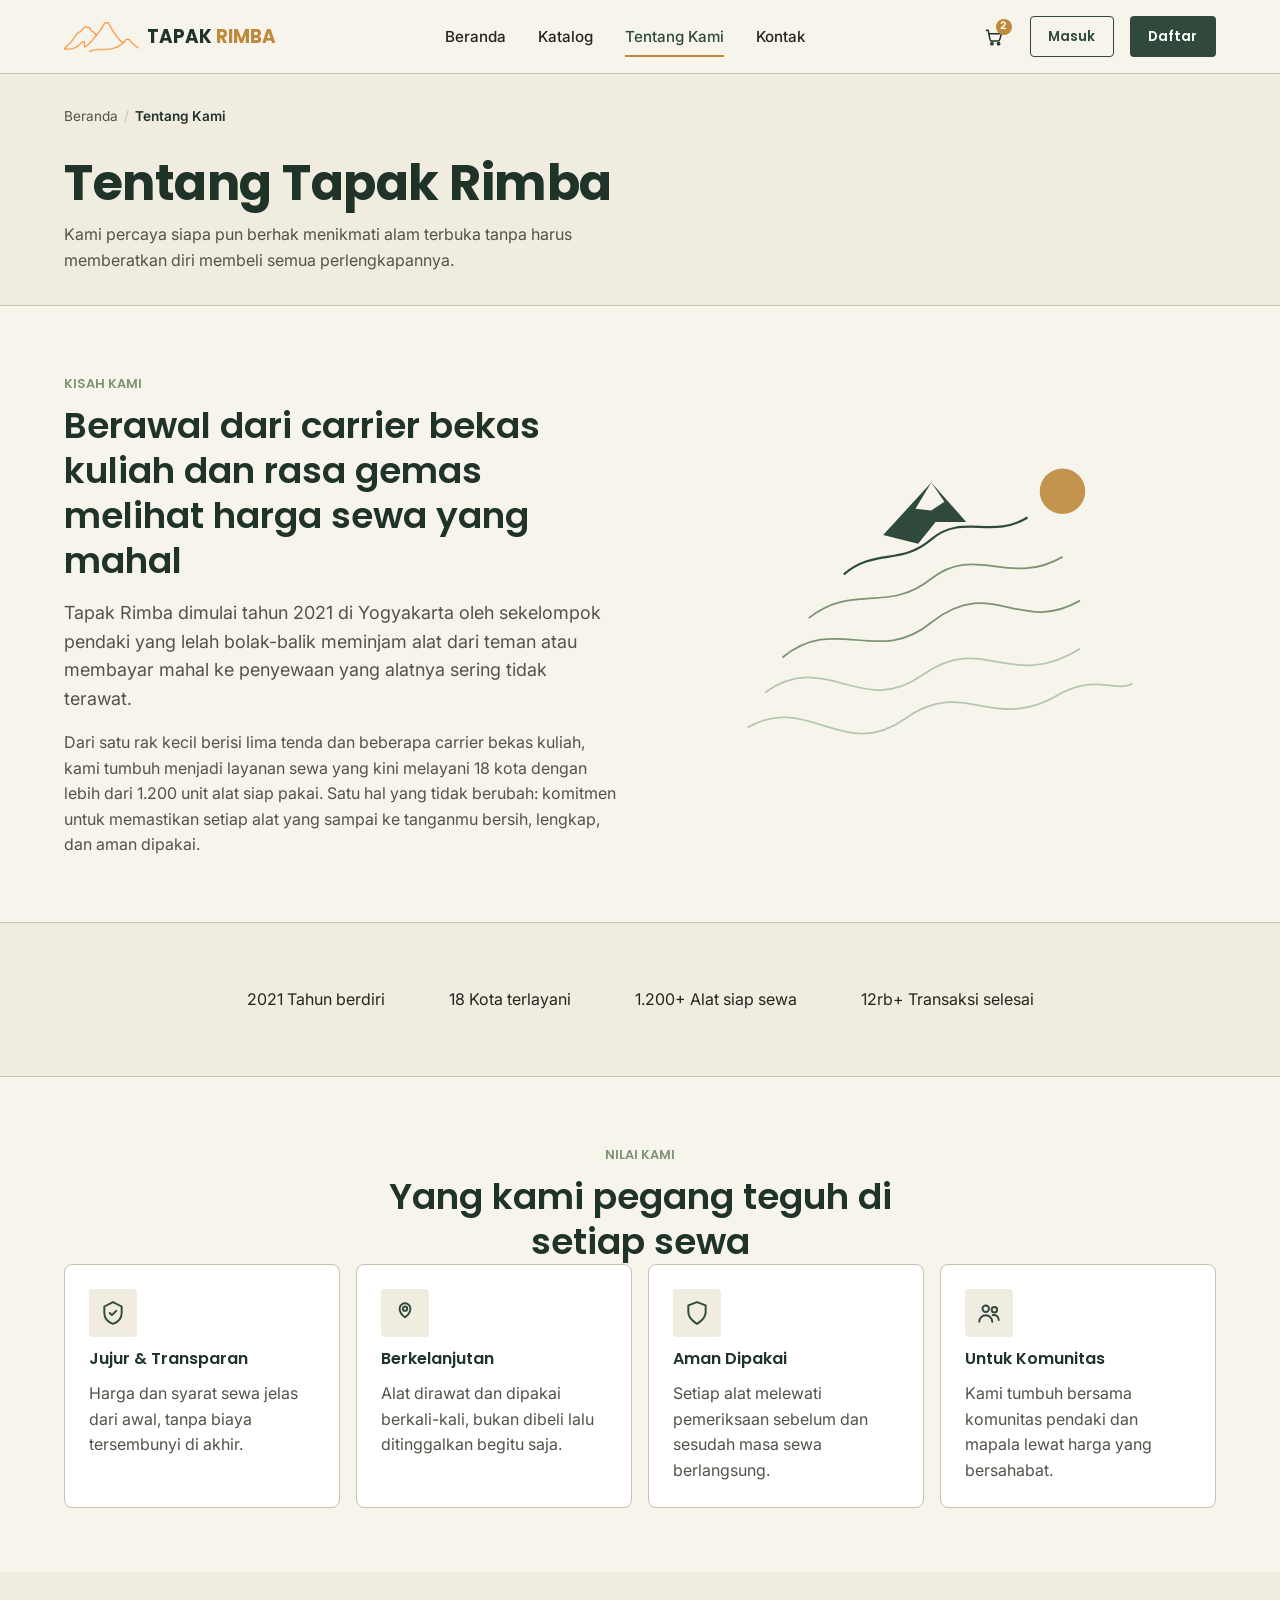
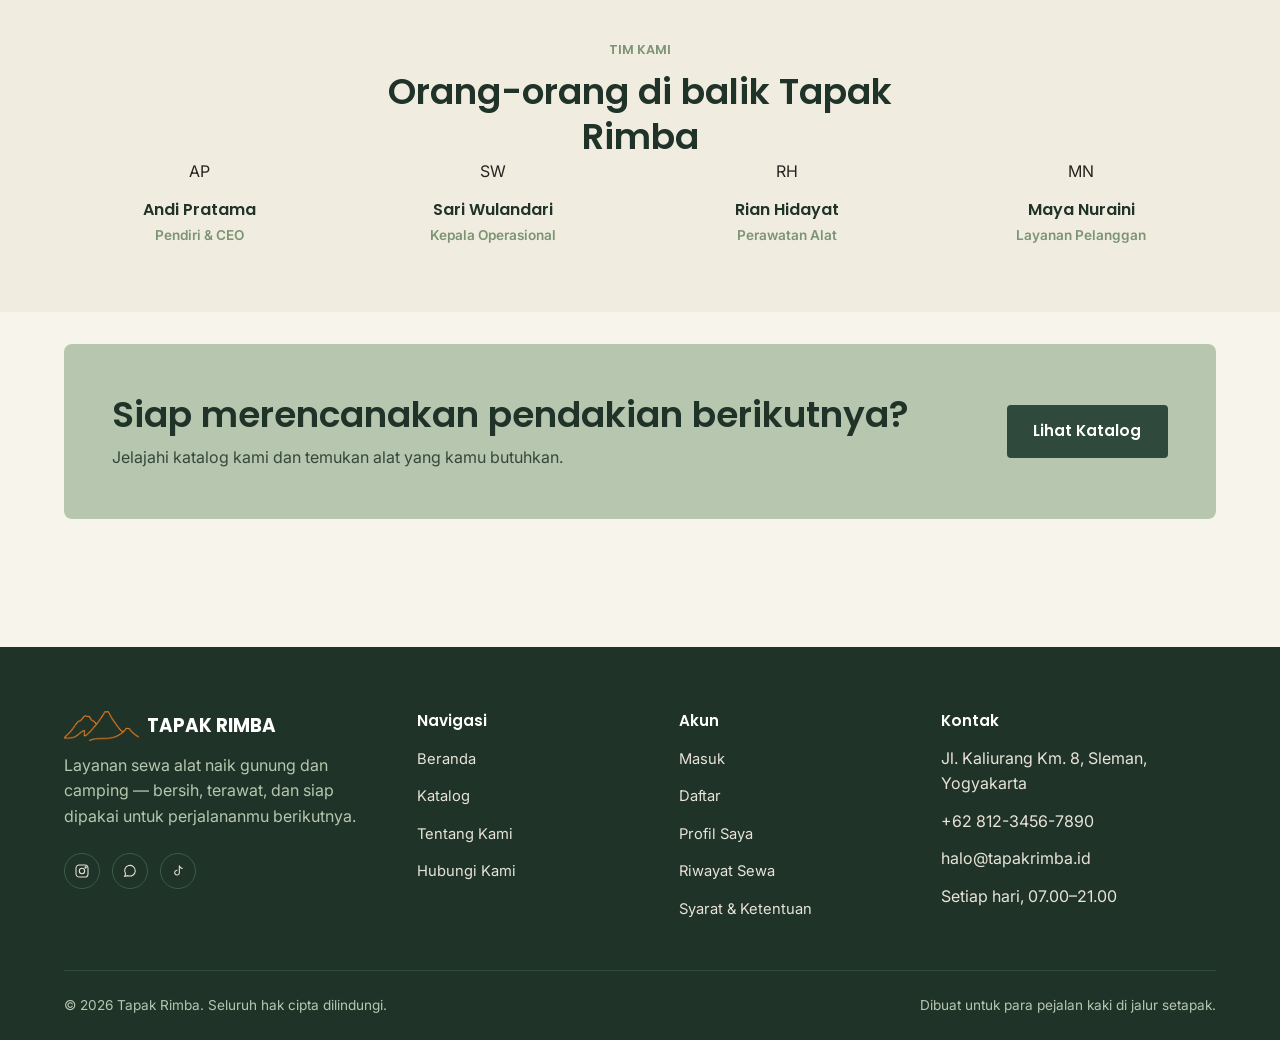
==== commit 0815f82a: "Add files via upload" ====
--- a/about.html
+++ b/about.html
@@ -18,7 +18,7 @@
 <header class="navbar">
   <div class="container nav-inner">
     <a href="index.html" class="brand">
-      <img class="brand-mark" src="assets/logo.png" alt="Logo Tapak Rimba">
+      <img class="brand-mark" src="logo.png" alt="Logo Tapak Rimba">
       <span class="brand-name">TAPAK <span>RIMBA</span></span>
     </a>
 
@@ -194,7 +194,7 @@
     <div class="footer-grid">
       <div class="footer-brand">
         <a href="index.html" class="brand">
-          <img class="brand-mark" src="assets/logo.png" alt="Logo Tapak Rimba">
+          <img class="brand-mark" src="logo.png" alt="Logo Tapak Rimba">
           <span class="brand-name">TAPAK RIMBA</span>
         </a>
         <p>Layanan sewa alat naik gunung dan camping — bersih, terawat, dan siap dipakai untuk perjalananmu berikutnya.</p>
